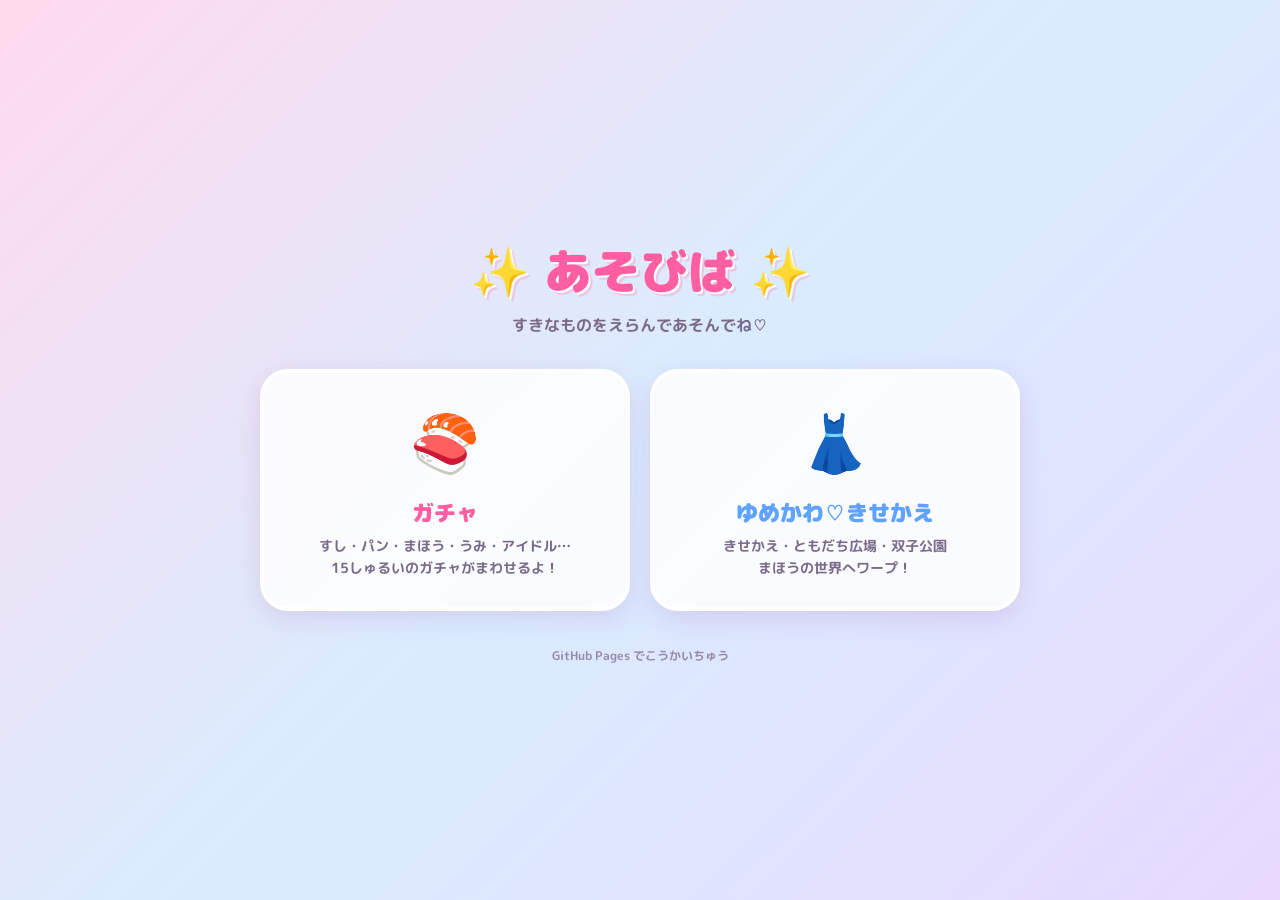
==== index.html @ 6da29cee "ブラウザから直接アップロード" ====
<!DOCTYPE html>
<html lang="ja">
<head>
<meta charset="UTF-8">
<meta name="viewport" content="width=device-width, initial-scale=1.0">
<meta name="robots" content="noindex, nofollow">
<title>✨ あそびば ✨</title>
<link rel="icon" href="data:image/svg+xml,<svg xmlns=%22http://www.w3.org/2000/svg%22 viewBox=%220 0 100 100%22><text y=%22.9em%22 font-size=%2290%22>✨</text></svg>">
<link rel="preconnect" href="https://fonts.googleapis.com">
<link rel="preconnect" href="https://fonts.gstatic.com" crossorigin>
<link href="https://fonts.googleapis.com/css2?family=M+PLUS+Rounded+1c:wght@700;900&display=swap" rel="stylesheet">
<style>
  * { box-sizing: border-box; margin: 0; padding: 0; }
  body {
    font-family: 'M PLUS Rounded 1c', system-ui, -apple-system, sans-serif;
    min-height: 100vh;
    background: linear-gradient(135deg, #ffd9ec 0%, #d9ecff 50%, #e8d9ff 100%);
    display: flex; align-items: center; justify-content: center;
    padding: 24px;
  }
  .wrap { width: 100%; max-width: 760px; text-align: center; }
  h1 {
    font-size: clamp(28px, 6vw, 48px); font-weight: 900; color: #ff5fa2;
    text-shadow: 2px 2px 0 #fff, 4px 4px 0 rgba(255,95,162,.25);
    margin-bottom: 8px;
  }
  .sub { color: #7a6a8a; font-weight: 700; margin-bottom: 32px; }
  .cards { display: grid; gap: 20px; grid-template-columns: repeat(auto-fit, minmax(280px, 1fr)); }
  .card {
    display: block; text-decoration: none; background: rgba(255,255,255,.85);
    border: 4px solid #fff; border-radius: 28px; padding: 28px 20px;
    box-shadow: 0 8px 24px rgba(180,140,200,.28);
    transition: transform .18s ease, box-shadow .18s ease;
  }
  .card:hover, .card:focus-visible {
    transform: translateY(-6px) rotate(-1deg);
    box-shadow: 0 14px 32px rgba(180,140,200,.4);
  }
  .emoji { font-size: 56px; display: block; margin-bottom: 12px; }
  .name { font-size: 22px; font-weight: 900; color: #ff5fa2; margin-bottom: 6px; }
  .card:nth-child(2) .name { color: #5fa2ff; }
  .desc { font-size: 14px; font-weight: 700; color: #7a6a8a; line-height: 1.6; }
  footer { margin-top: 36px; font-size: 12px; font-weight: 700; color: #9a8aaa; }
</style>
</head>
<body>
  <div class="wrap">
    <h1>✨ あそびば ✨</h1>
    <p class="sub">すきなものをえらんであそんでね♡</p>
    <div class="cards">
      <a class="card" href="./gacha/">
        <span class="emoji">🍣</span>
        <div class="name">ガチャ</div>
        <p class="desc">すし・パン・まほう・うみ・アイドル…<br>15しゅるいのガチャがまわせるよ！</p>
      </a>
      <a class="card" href="./dress-up/">
        <span class="emoji">👗</span>
        <div class="name">ゆめかわ♡きせかえ</div>
        <p class="desc">きせかえ・ともだち広場・双子公園<br>まほうの世界へワープ！</p>
      </a>
    </div>
    <footer>GitHub Pages でこうかいちゅう</footer>
  </div>
</body>
</html>
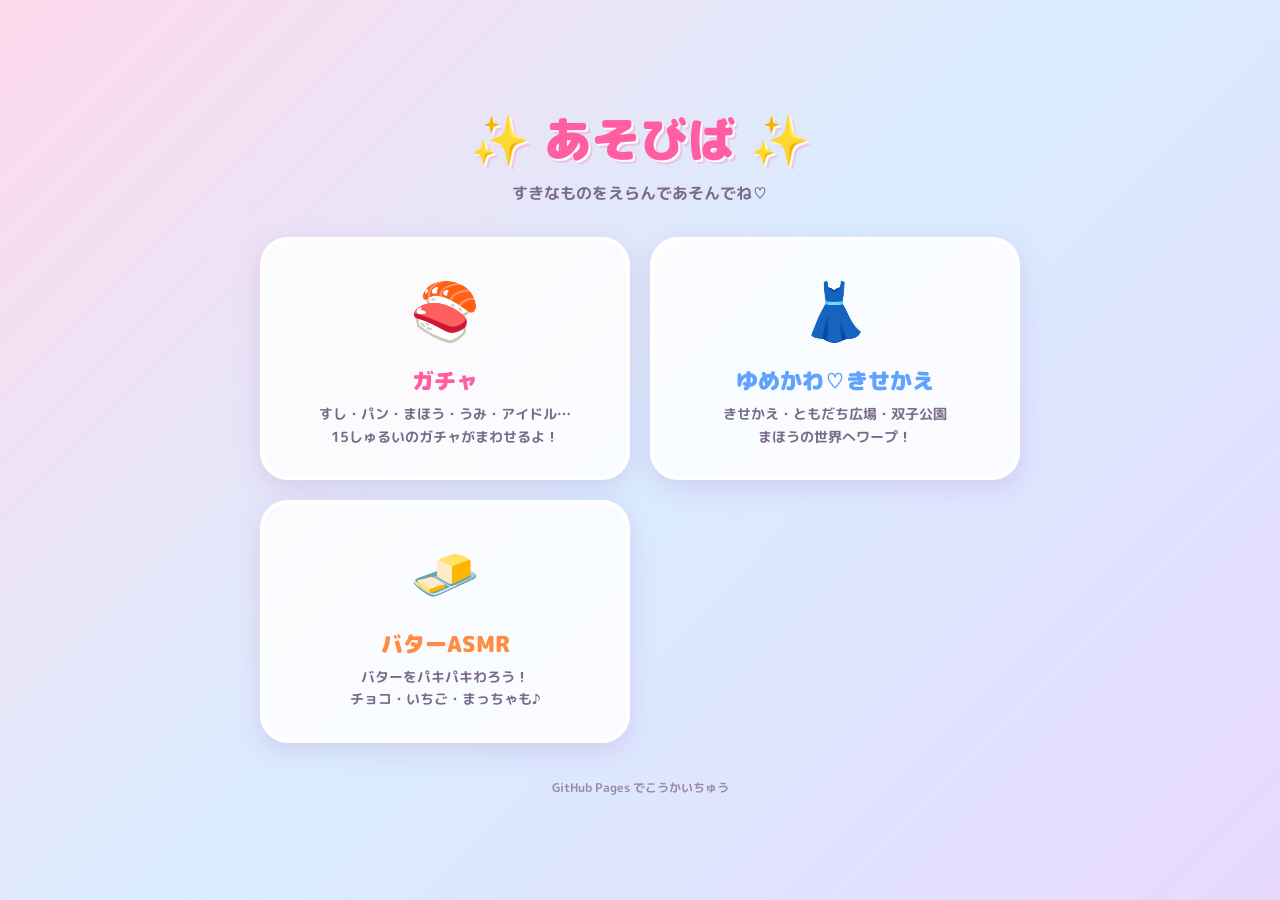
==== commit dfd02c0d: "ポータルにバターASMRのカードリンクを追加" ====
--- a/index.html
+++ b/index.html
@@ -39,6 +39,7 @@
   .emoji { font-size: 56px; display: block; margin-bottom: 12px; }
   .name { font-size: 22px; font-weight: 900; color: #ff5fa2; margin-bottom: 6px; }
   .card:nth-child(2) .name { color: #5fa2ff; }
+  .card:nth-child(3) .name { color: #ff8c42; }
   .desc { font-size: 14px; font-weight: 700; color: #7a6a8a; line-height: 1.6; }
   footer { margin-top: 36px; font-size: 12px; font-weight: 700; color: #9a8aaa; }
 </style>
@@ -58,6 +59,11 @@
         <div class="name">ゆめかわ♡きせかえ</div>
         <p class="desc">きせかえ・ともだち広場・双子公園<br>まほうの世界へワープ！</p>
       </a>
+      <a class="card" href="./butter-asmr/">
+        <span class="emoji">🧈</span>
+        <div class="name">バターASMR</div>
+        <p class="desc">バターをパキパキわろう！<br>チョコ・いちご・まっちゃも♪</p>
+      </a>
     </div>
     <footer>GitHub Pages でこうかいちゅう</footer>
   </div>
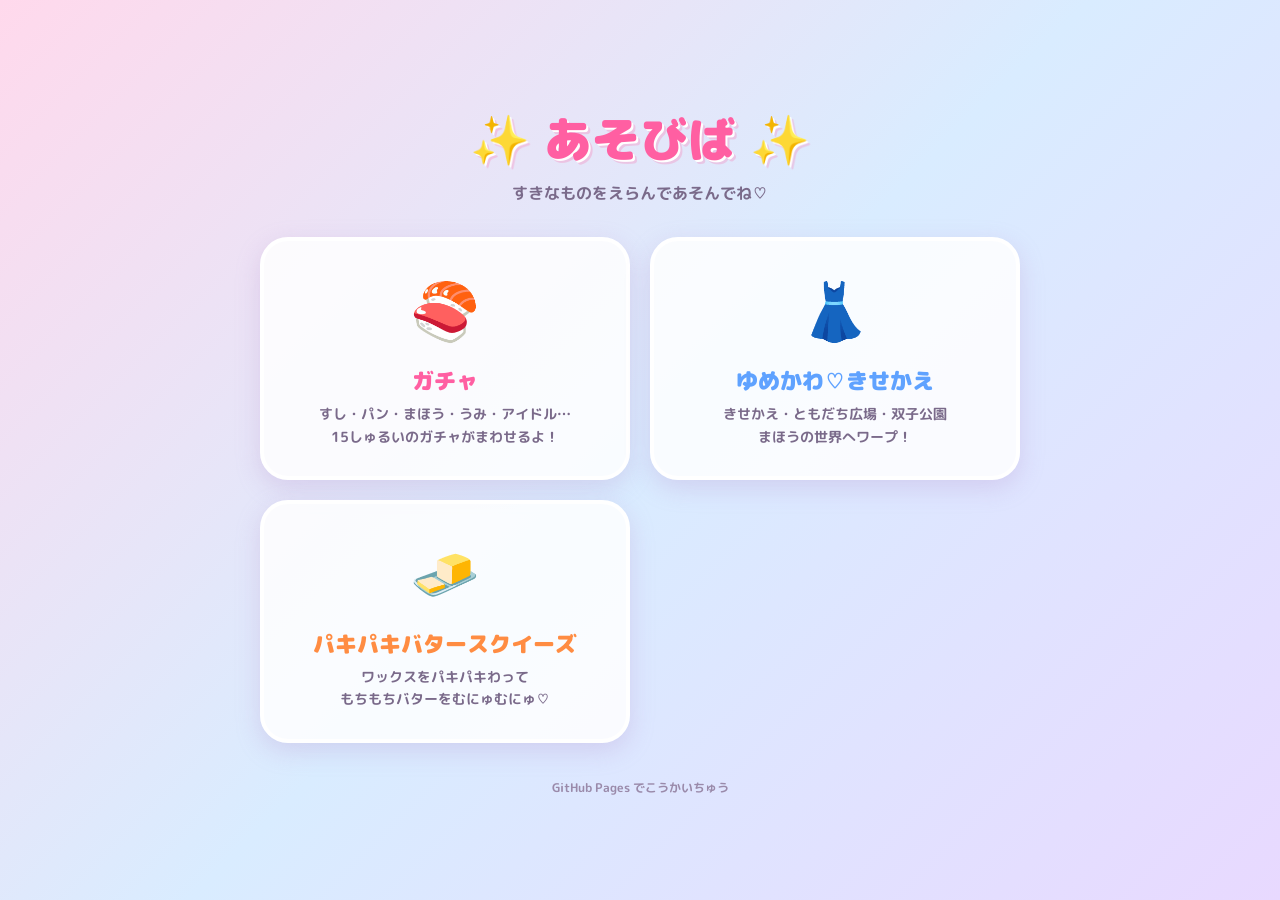
==== commit a857d449: "パキパキバタースクイーズ: もちもち2層構造＆むにゅむにゅスクイーズモードとASMR音を追加" ====
--- a/index.html
+++ b/index.html
@@ -61,8 +61,8 @@
       </a>
       <a class="card" href="./butter-asmr/">
         <span class="emoji">🧈</span>
-        <div class="name">バターASMR</div>
-        <p class="desc">バターをパキパキわろう！<br>チョコ・いちご・まっちゃも♪</p>
+        <div class="name">パキパキバタースクイーズ</div>
+        <p class="desc">ワックスをパキパキわって<br>もちもちバターをむにゅむにゅ♡</p>
       </a>
     </div>
     <footer>GitHub Pages でこうかいちゅう</footer>
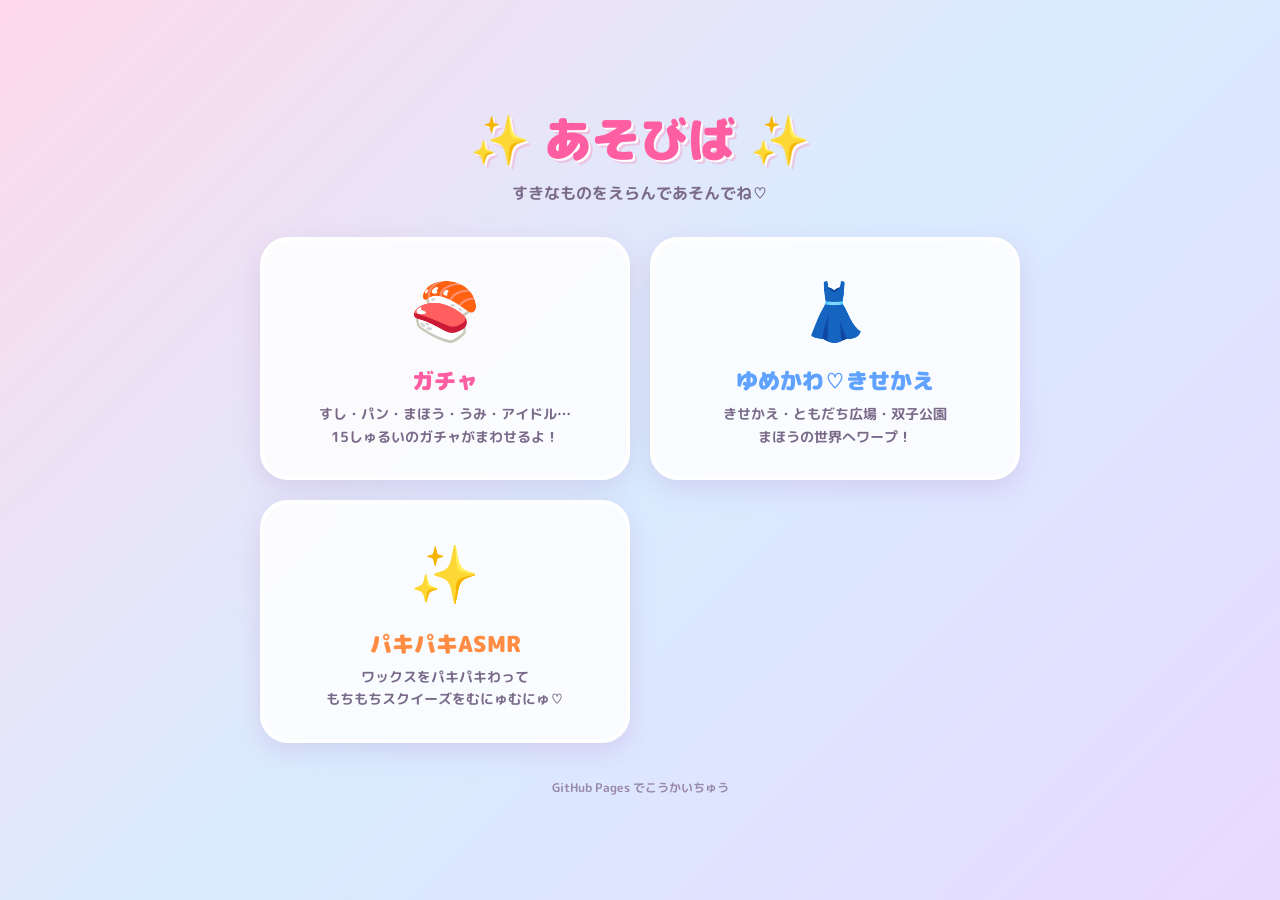
==== commit 0ecbb9a5: "パキパキASMR: アプリ名・リード文・ボタン文言をパキパキASMRに合わせて更新" ====
--- a/index.html
+++ b/index.html
@@ -60,9 +60,9 @@
         <p class="desc">きせかえ・ともだち広場・双子公園<br>まほうの世界へワープ！</p>
       </a>
       <a class="card" href="./butter-asmr/">
-        <span class="emoji">🧈</span>
-        <div class="name">パキパキバタースクイーズ</div>
-        <p class="desc">ワックスをパキパキわって<br>もちもちバターをむにゅむにゅ♡</p>
+        <span class="emoji">✨</span>
+        <div class="name">パキパキASMR</div>
+        <p class="desc">ワックスをパキパキわって<br>もちもちスクイーズをむにゅむにゅ♡</p>
       </a>
     </div>
     <footer>GitHub Pages でこうかいちゅう</footer>
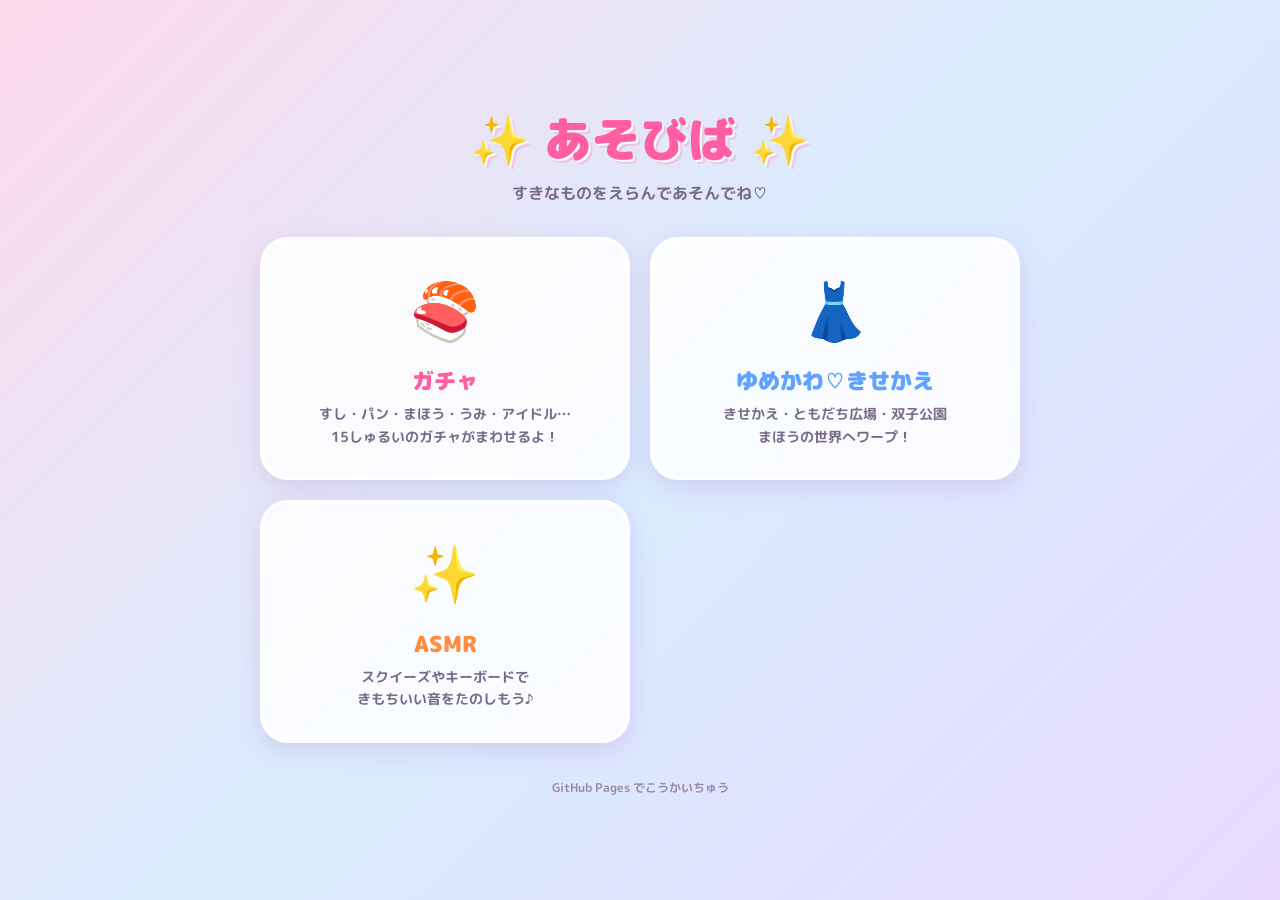
==== commit d5231001: "ASMR: タイトルをASMRに変更、キーボード画面の純粋化＆超高速ポチポチ連打・スライド打鍵に対応" ====
--- a/index.html
+++ b/index.html
@@ -61,8 +61,8 @@
       </a>
       <a class="card" href="./butter-asmr/">
         <span class="emoji">✨</span>
-        <div class="name">パキパキASMR</div>
-        <p class="desc">ワックスをパキパキわって<br>もちもちスクイーズをむにゅむにゅ♡</p>
+        <div class="name">ASMR</div>
+        <p class="desc">スクイーズやキーボードで<br>きもちいい音をたのしもう♪</p>
       </a>
     </div>
     <footer>GitHub Pages でこうかいちゅう</footer>
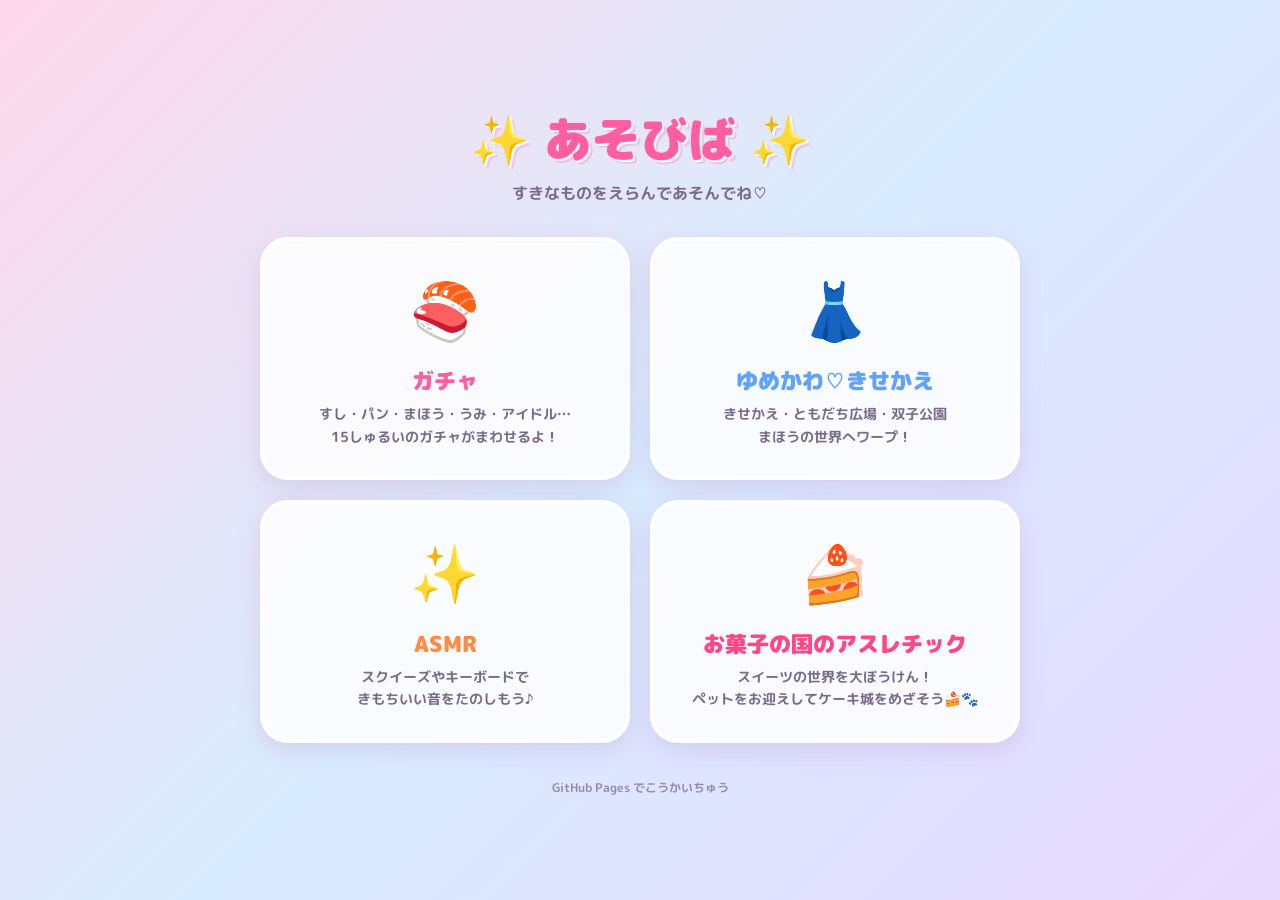
==== commit f7aeba94: "ペットショップ＆追従システム、プリンのトランポリン、キャンディ魔法パワー、ポータル連携を追加" ====
--- a/index.html
+++ b/index.html
@@ -40,6 +40,7 @@
   .name { font-size: 22px; font-weight: 900; color: #ff5fa2; margin-bottom: 6px; }
   .card:nth-child(2) .name { color: #5fa2ff; }
   .card:nth-child(3) .name { color: #ff8c42; }
+  .card:nth-child(4) .name { color: #ff4785; }
   .desc { font-size: 14px; font-weight: 700; color: #7a6a8a; line-height: 1.6; }
   footer { margin-top: 36px; font-size: 12px; font-weight: 700; color: #9a8aaa; }
 </style>
@@ -59,10 +60,15 @@
         <div class="name">ゆめかわ♡きせかえ</div>
         <p class="desc">きせかえ・ともだち広場・双子公園<br>まほうの世界へワープ！</p>
       </a>
-      <a class="card" href="./butter-asmr/">
+      <a class="card" href="./asmr/">
         <span class="emoji">✨</span>
         <div class="name">ASMR</div>
         <p class="desc">スクイーズやキーボードで<br>きもちいい音をたのしもう♪</p>
+      </a>
+      <a class="card" href="./sweets-athletic/">
+        <span class="emoji">🍰</span>
+        <div class="name">お菓子の国のアスレチック</div>
+        <p class="desc">スイーツの世界を大ぼうけん！<br>ペットをお迎えしてケーキ城をめざそう🍰🐾</p>
       </a>
     </div>
     <footer>GitHub Pages でこうかいちゅう</footer>
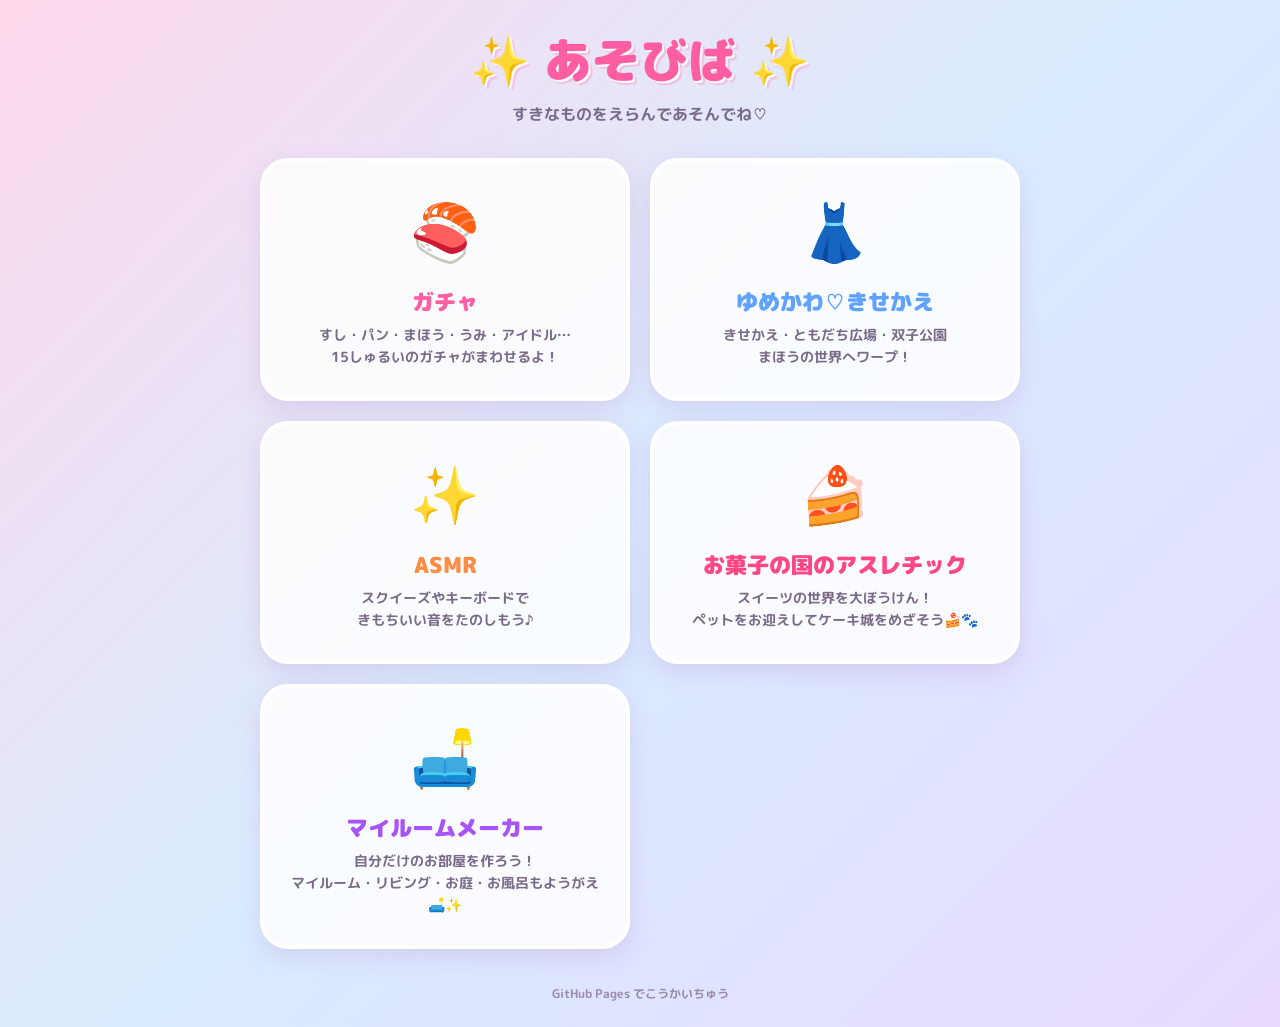
==== commit 00839665: "ポータルページにマイルームメーカーへのリンクカードを追加" ====
--- a/index.html
+++ b/index.html
@@ -41,6 +41,7 @@
   .card:nth-child(2) .name { color: #5fa2ff; }
   .card:nth-child(3) .name { color: #ff8c42; }
   .card:nth-child(4) .name { color: #ff4785; }
+  .card:nth-child(5) .name { color: #a855f7; }
   .desc { font-size: 14px; font-weight: 700; color: #7a6a8a; line-height: 1.6; }
   footer { margin-top: 36px; font-size: 12px; font-weight: 700; color: #9a8aaa; }
 </style>
@@ -70,6 +71,11 @@
         <div class="name">お菓子の国のアスレチック</div>
         <p class="desc">スイーツの世界を大ぼうけん！<br>ペットをお迎えしてケーキ城をめざそう🍰🐾</p>
       </a>
+      <a class="card" href="./my-room/">
+        <span class="emoji">🛋️</span>
+        <div class="name">マイルームメーカー</div>
+        <p class="desc">自分だけのお部屋を作ろう！<br>マイルーム・リビング・お庭・お風呂もようがえ🛋️✨</p>
+      </a>
     </div>
     <footer>GitHub Pages でこうかいちゅう</footer>
   </div>
